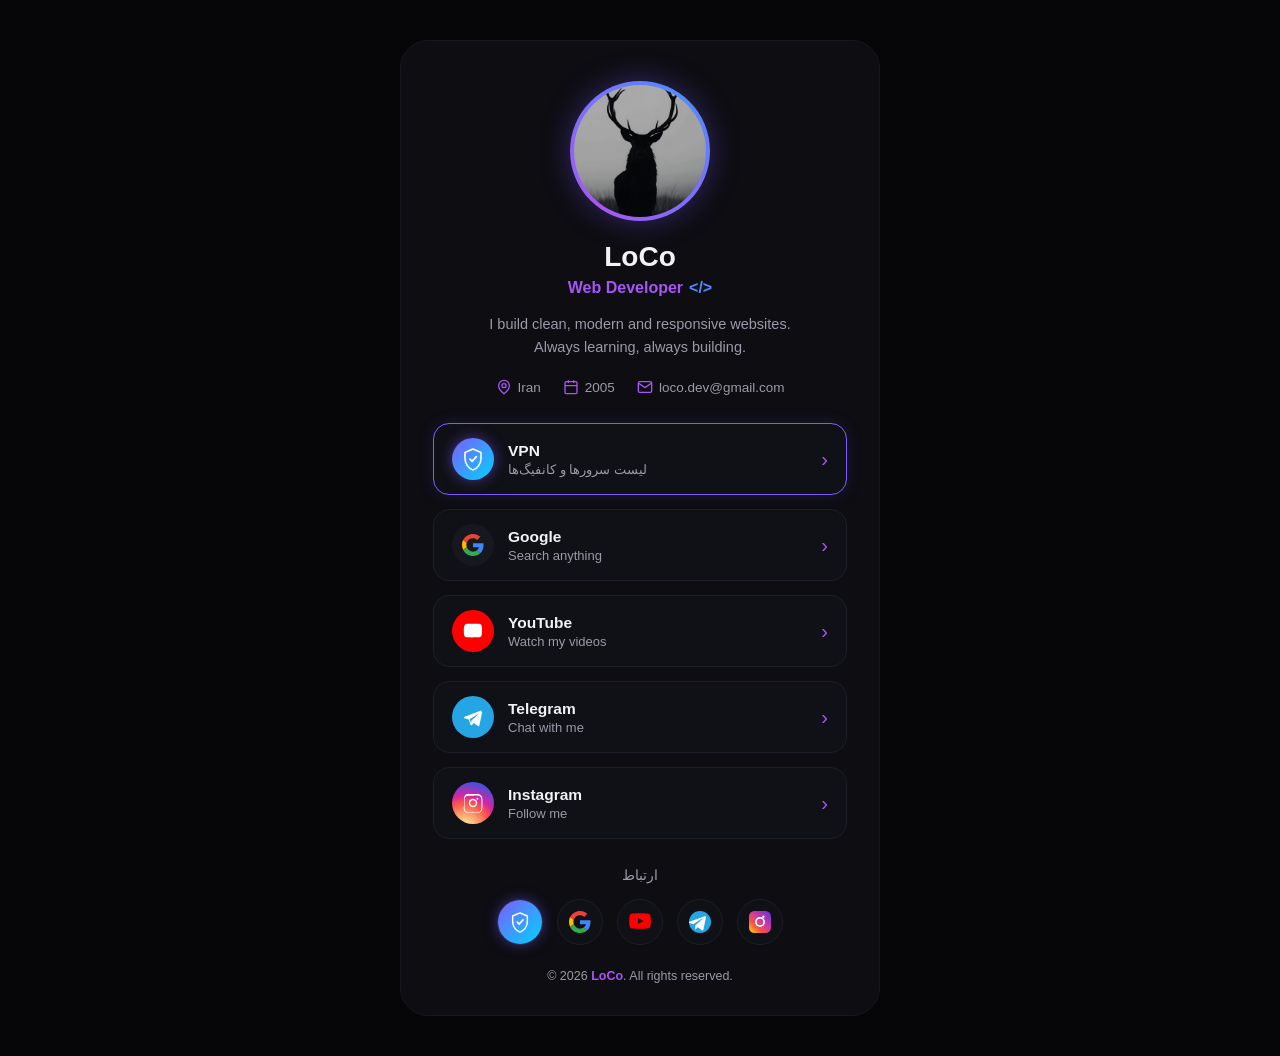
==== index.html @ 9b34c3ee "Add files via upload" ====
<!DOCTYPE html>
<html lang="en">
<head>
<meta charset="UTF-8">
<meta name="viewport" content="width=device-width, initial-scale=1.0">
<title>LoCo — Web Developer</title>
<link rel="stylesheet" href="style.css">
</head>
<body>

  <main class="card">

    <div class="avatar-wrap">
      <img class="avatar" src="LoCo.jpg" alt="LoCo avatar">
    </div>

    <h1 class="name">LoCo</h1>
    <p class="role">Web Developer <span class="tag">&lt;/&gt;</span></p>

    <p class="bio">
      I build clean, modern and responsive websites.<br>
      Always learning, always building.
    </p>

    <ul class="meta">
      <li>
        <svg viewBox="0 0 24 24" fill="none" stroke="currentColor" stroke-width="2"><path d="M20 10c0 6-8 12-8 12s-8-6-8-12a8 8 0 0 1 16 0Z"/><circle cx="12" cy="10" r="3"/></svg>
        Iran
      </li>
      <li>
        <svg viewBox="0 0 24 24" fill="none" stroke="currentColor" stroke-width="2"><rect x="3" y="4" width="18" height="18" rx="2"/><path d="M16 2v4M8 2v4M3 10h18"/></svg>
        2005
      </li>
      <li>
        <svg viewBox="0 0 24 24" fill="none" stroke="currentColor" stroke-width="2"><rect x="2" y="4" width="20" height="16" rx="2"/><path d="m22 6-10 7L2 6"/></svg>
        loco.dev@gmail.com
      </li>
    </ul>

    <nav class="links">
      <a class="link-row featured" href="vpn.html" target="_blank" rel="noopener">
        <span class="icon icon-vpn">
          <svg viewBox="0 0 24 24" fill="none"><path d="M12 2 4 5.5v6c0 5.25 3.4 9.9 8 11.5 4.6-1.6 8-6.25 8-11.5v-6L12 2Z" stroke="#fff" stroke-width="1.6" stroke-linejoin="round"/><path d="M9 12.2 11.1 14.3 15.3 9.7" stroke="#fff" stroke-width="1.8" stroke-linecap="round" stroke-linejoin="round"/></svg>
        </span>
        <span class="link-text">
          <span class="link-title">VPN</span>
          <span class="link-sub">لیست سرورها و کانفیگ‌ها</span>
        </span>
        <span class="chevron">›</span>
      </a>

      <a class="link-row" href="https://google.com" target="_blank" rel="noopener">
        <span class="icon icon-google">
          <svg viewBox="0 0 48 48"><path fill="#EA4335" d="M24 9.5c3.54 0 6.71 1.22 9.21 3.6l6.85-6.85C35.9 2.38 30.47 0 24 0 14.62 0 6.51 5.38 2.56 13.22l7.98 6.19C12.43 13.72 17.74 9.5 24 9.5z"/><path fill="#4285F4" d="M46.98 24.55c0-1.57-.15-3.09-.38-4.55H24v9.02h12.94c-.58 2.9-2.26 5.36-4.78 7.02l7.73 6c4.51-4.18 7.09-10.36 7.09-17.49z"/><path fill="#FBBC05" d="M10.53 28.59A14.5 14.5 0 0 1 9.5 24c0-1.59.27-3.13.76-4.59l-7.98-6.19A23.94 23.94 0 0 0 0 24c0 3.86.92 7.51 2.56 10.78l7.97-6.19z"/><path fill="#34A853" d="M24 48c6.48 0 11.93-2.13 15.89-5.81l-7.73-6c-2.15 1.45-4.92 2.3-8.16 2.3-6.26 0-11.57-4.22-13.47-9.91l-7.97 6.19C6.51 42.62 14.62 48 24 48z"/></svg>
        </span>
        <span class="link-text">
          <span class="link-title">Google</span>
          <span class="link-sub">Search anything</span>
        </span>
        <span class="chevron">›</span>
      </a>

      <a class="link-row" href="https://youtube.com/@tradeloco1" target="_blank" rel="noopener">
        <span class="icon icon-youtube">
          <svg viewBox="0 0 24 24"><path fill="#fff" d="m10 15 5.19-3L10 9v6Z"/><path fill="#fff" d="M21.58 7.2s-.21-1.5-.87-2.16c-.83-.87-1.76-.87-2.19-.92C15.5 4 12 4 12 4h-.01s-3.5 0-6.51.12c-.43.05-1.36.05-2.19.92-.66.66-.87 2.16-.87 2.16S2 8.94 2 10.68v1.63c0 1.74.21 3.48.21 3.48s.21 1.5.87 2.16c.83.87 1.92.85 2.4.94C7.2 19.02 12 19.06 12 19.06s3.5 0 6.51-.13c.43-.05 1.36-.05 2.19-.92.66-.66.87-2.16.87-2.16s.21-1.74.21-3.48v-1.63c0-1.74-.21-3.48-.21-3.48Z"/></svg>
        </span>
        <span class="link-text">
          <span class="link-title">YouTube</span>
          <span class="link-sub">Watch my videos</span>
        </span>
        <span class="chevron">›</span>
      </a>

      <a class="link-row" href="https://t.me/dev_loco" target="_blank" rel="noopener">
        <span class="icon icon-telegram">
          <svg viewBox="0 0 24 24"><path fill="#fff" d="M21.5 4.5 2.9 11.8c-1.2.5-1.2 1.2-.2 1.5l4.7 1.5 1.8 5.5c.2.6.4.8.8.8.4 0 .6-.2.9-.5l2.1-2 4.4 3.2c.8.5 1.4.2 1.6-.7l2.9-13.7c.3-1.2-.4-1.7-1.4-1.4ZM8.4 14.4l9-5.6c.4-.3.8-.1.5.2l-7.6 6.9-.3 3.2-1.6-4.7Z"/></svg>
        </span>
        <span class="link-text">
          <span class="link-title">Telegram</span>
          <span class="link-sub">Chat with me</span>
        </span>
        <span class="chevron">›</span>
      </a>

      <a class="link-row" href="https://instagram.com/Devloco" target="_blank" rel="noopener">
        <span class="icon icon-instagram">
          <svg viewBox="0 0 24 24"><path fill="#fff" d="M12 2.2c3.2 0 3.6 0 4.9.07 1.2.06 2 .25 2.4.42.6.24 1 .53 1.5 1a4.1 4.1 0 0 1 1 1.5c.17.4.36 1.2.42 2.4.06 1.3.07 1.7.07 4.9s0 3.6-.07 4.9c-.06 1.2-.25 2-.42 2.4-.24.6-.53 1-1 1.5a4.1 4.1 0 0 1-1.5 1c-.4.17-1.2.36-2.4.42-1.3.06-1.7.07-4.9.07s-3.6 0-4.9-.07c-1.2-.06-2-.25-2.4-.42a4.1 4.1 0 0 1-1.5-1 4.1 4.1 0 0 1-1-1.5c-.17-.4-.36-1.2-.42-2.4C2.2 15.6 2.2 15.2 2.2 12s0-3.6.07-4.9c.06-1.2.25-2 .42-2.4a4.1 4.1 0 0 1 1-1.5 4.1 4.1 0 0 1 1.5-1c.4-.17 1.2-.36 2.4-.42C8.4 2.2 8.8 2.2 12 2.2Zm0 1.8c-3.15 0-3.52 0-4.76.07-1.03.05-1.6.22-1.97.36-.5.2-.85.42-1.22.8-.37.36-.6.72-.8 1.22-.14.37-.3.94-.36 1.97C2.8 9.48 2.8 9.85 2.8 13c0 3.15 0 3.52.07 4.76.05 1.03.22 1.6.36 1.97.2.5.42.85.8 1.22.36.37.72.6 1.22.8.37.14.94.3 1.97.36 1.24.06 1.6.07 4.76.07s3.52 0 4.76-.07c1.03-.05 1.6-.22 1.97-.36.5-.2.85-.42 1.22-.8.37-.36.6-.72.8-1.22.14-.37.3-.94.36-1.97.06-1.24.07-1.6.07-4.76 0-3.15 0-3.52-.07-4.76-.05-1.03-.22-1.6-.36-1.97a3.2 3.2 0 0 0-.8-1.22 3.2 3.2 0 0 0-1.22-.8c-.37-.14-.94-.3-1.97-.36C15.52 4 15.15 4 12 4Z"/><path fill="#fff" d="M12 7.4a4.6 4.6 0 1 0 0 9.2 4.6 4.6 0 0 0 0-9.2Zm0 7.6a3 3 0 1 1 0-6 3 3 0 0 1 0 6ZM16.9 6.2a1.08 1.08 0 1 0 0 2.16 1.08 1.08 0 0 0 0-2.16Z"/></svg>
        </span>
        <span class="link-text">
          <span class="link-title">Instagram</span>
          <span class="link-sub">Follow me</span>
        </span>
        <span class="chevron">›</span>
      </a>
    </nav>

    <p class="connect-label"> ارتباط</p>

    <div class="socials">
      <a href="vpn.html" class="social-btn" aria-label="VPN" target="_blank" rel="noopener">
        <span class="icon icon-vpn" style="width:100%;height:100%;">
          <svg viewBox="0 0 24 24" fill="none"><path d="M12 2 4 5.5v6c0 5.25 3.4 9.9 8 11.5 4.6-1.6 8-6.25 8-11.5v-6L12 2Z" stroke="#fff" stroke-width="1.6" stroke-linejoin="round"/><path d="M9 12.2 11.1 14.3 15.3 9.7" stroke="#fff" stroke-width="1.8" stroke-linecap="round" stroke-linejoin="round"/></svg>
        </span>
      </a>
      <a href="#" class="social-btn" aria-label="Google" target="_blank" rel="noopener">
        <svg viewBox="0 0 48 48"><path fill="#EA4335" d="M24 9.5c3.54 0 6.71 1.22 9.21 3.6l6.85-6.85C35.9 2.38 30.47 0 24 0 14.62 0 6.51 5.38 2.56 13.22l7.98 6.19C12.43 13.72 17.74 9.5 24 9.5z"/><path fill="#4285F4" d="M46.98 24.55c0-1.57-.15-3.09-.38-4.55H24v9.02h12.94c-.58 2.9-2.26 5.36-4.78 7.02l7.73 6c4.51-4.18 7.09-10.36 7.09-17.49z"/><path fill="#FBBC05" d="M10.53 28.59A14.5 14.5 0 0 1 9.5 24c0-1.59.27-3.13.76-4.59l-7.98-6.19A23.94 23.94 0 0 0 0 24c0 3.86.92 7.51 2.56 10.78l7.97-6.19z"/><path fill="#34A853" d="M24 48c6.48 0 11.93-2.13 15.89-5.81l-7.73-6c-2.15 1.45-4.92 2.3-8.16 2.3-6.26 0-11.57-4.22-13.47-9.91l-7.97 6.19C6.51 42.62 14.62 48 24 48z"/></svg>
      </a>
      <a href="https://youtube.com/@tradeloco1" class="social-btn" aria-label="YouTube" target="_blank" rel="noopener">
        <svg viewBox="0 0 24 24"><path fill="#FF0000" d="M23.5 6.2s-.23-1.64-.94-2.36c-.9-.94-1.9-.95-2.36-1C16.9 2.5 12 2.5 12 2.5h-.01s-4.9 0-8.2.34c-.46.05-1.46.06-2.36 1C.72 4.56.5 6.2.5 6.2S.27 8.13.27 10.06v1.88c0 1.93.23 3.86.23 3.86s.23 1.64.94 2.36c.9.94 2.08.91 2.6 1.01 1.89.18 8.02.24 8.02.24s4.9-.01 8.2-.35c.46-.05 1.46-.06 2.36-1 .71-.72.94-2.36.94-2.36s.23-1.93.23-3.86v-1.88c0-1.93-.23-3.86-.23-3.86ZM9.7 14.3V7.7l6.4 3.3-6.4 3.3Z"/></svg>
      </a>
      <a href="https://t.me/dev_loco" class="social-btn" aria-label="Telegram" target="_blank" rel="noopener">
        <svg viewBox="0 0 24 24"><circle cx="12" cy="12" r="12" fill="#26A5E4"/><path fill="#fff" d="m18.5 7-2.8 13.2c-.2 1-.8 1.2-1.6.7l-4.4-3.2-2.1 2c-.2.2-.4.4-.9.4l.3-4.5 8.2-7.4c.4-.3-.1-.5-.5-.2l-10.1 6.4-4.4-1.4c-.9-.3-.9-.9.2-1.4L17 5.8c.8-.3 1.5.2 1.5 1.2Z"/></svg>
      </a>
      <a href="https://instagram.com/Devloco" class="social-btn" aria-label="Instagram" target="_blank" rel="noopener">
        <svg viewBox="0 0 24 24"><defs><linearGradient id="igGrad" x1="0" y1="1" x2="1" y2="0"><stop offset="0" stop-color="#FEE411"/><stop offset=".3" stop-color="#FB543F"/><stop offset=".6" stop-color="#C837AB"/><stop offset="1" stop-color="#5E31D9"/></linearGradient></defs><rect width="24" height="24" rx="6" fill="url(#igGrad)"/><path fill="#fff" d="M12 6.6a5.4 5.4 0 1 0 0 10.8 5.4 5.4 0 0 0 0-10.8Zm0 8.9a3.5 3.5 0 1 1 0-7 3.5 3.5 0 0 1 0 7ZM17 6.3a1.26 1.26 0 1 1-2.52 0A1.26 1.26 0 0 1 17 6.3Z"/></svg>
      </a>
    </div>

    <p class="footer">© 2026 <span class="brand">LoCo</span>. All rights reserved.</p>

  </main>

</body>
</html>
---- style.css ----
:root {
  --bg: #060608;
  --card-bg: #0d0d12;
  --row-bg: #101017;
  --row-border: #1e1e28;
  --row-border-featured: #7c5cff;
  --text: #f2f2f5;
  --text-dim: #9a9aa8;
  --purple: #a855f7;
  --blue: #4f8bff;
  --gap: 14px;
}

* {
  margin: 0;
  padding: 0;
  box-sizing: border-box;
}

body {
  background: var(--bg);
  min-height: 100vh;
  display: flex;
  justify-content: center;
  align-items: flex-start;
  padding: 40px 16px;
  font-family: -apple-system, BlinkMacSystemFont, "Segoe UI", Roboto, Helvetica, Arial, sans-serif;
  color: var(--text);
}

.card {
  width: 100%;
  max-width: 480px;
  background: var(--card-bg);
  border: 1px solid #17171f;
  border-radius: 28px;
  padding: 40px 32px 32px;
  text-align: center;
}

/* Avatar */
.avatar-wrap {
  width: 140px;
  height: 140px;
  margin: 0 auto 20px;
  border-radius: 50%;
  padding: 4px;
  background: conic-gradient(from 220deg, var(--purple), var(--blue), var(--purple));
  box-shadow: 0 0 30px rgba(124, 92, 255, 0.35);
}

.avatar {
  width: 100%;
  height: 100%;
  border-radius: 50%;
  object-fit: cover;
  display: block;
  background: #000;
}

/* Text block */
.name {
  font-size: 28px;
  font-weight: 700;
  margin-bottom: 6px;
}

.role {
  color: var(--purple);
  font-size: 16px;
  font-weight: 600;
  display: flex;
  align-items: center;
  justify-content: center;
  gap: 6px;
  margin-bottom: 16px;
}

.tag {
  color: var(--blue);
}

.bio {
  color: var(--text-dim);
  font-size: 14.5px;
  line-height: 1.6;
  margin-bottom: 20px;
}

/* Meta row */
.meta {
  list-style: none;
  display: flex;
  justify-content: center;
  flex-wrap: wrap;
  gap: 22px;
  margin-bottom: 28px;
  font-size: 13.5px;
  color: var(--text-dim);
}

.meta li {
  display: flex;
  align-items: center;
  gap: 6px;
}

.meta svg {
  width: 16px;
  height: 16px;
  color: var(--purple);
  flex-shrink: 0;
}

/* Link rows */
.links {
  display: flex;
  flex-direction: column;
  gap: var(--gap);
  margin-bottom: 28px;
}

.link-row {
  display: flex;
  align-items: center;
  gap: 14px;
  background: var(--row-bg);
  border: 1px solid var(--row-border);
  border-radius: 16px;
  padding: 14px 18px;
  text-decoration: none;
  color: var(--text);
  transition: border-color 0.2s ease, transform 0.15s ease, background 0.2s ease;
}

.link-row:hover {
  border-color: var(--row-border-featured);
  transform: translateY(-1px);
  background: #131320;
}

.link-row.featured {
  border-color: var(--row-border-featured);
  box-shadow: 0 0 16px rgba(124, 92, 255, 0.15);
}

.icon {
  width: 42px;
  height: 42px;
  min-width: 42px;
  border-radius: 50%;
  display: flex;
  align-items: center;
  justify-content: center;
  overflow: hidden;
}

.icon svg {
  width: 22px;
  height: 22px;
}

.icon-vpn {
  background: linear-gradient(135deg, #7c5cff, #00d4ff);
  box-shadow: 0 0 14px rgba(124, 92, 255, 0.5);
}
.icon-vpn svg { width: 24px; height: 24px; }

.icon-google { background: #17171f; }
.icon-google svg { width: 22px; height: 22px; }

.icon-youtube { background: #ff0000; }

.icon-telegram { background: #26a5e4; }

.icon-instagram {
  background: radial-gradient(circle at 30% 110%, #fdf497 0%, #fdf497 5%, #fd5949 45%, #d6249f 60%, #285AEB 90%);
}

.link-text {
  flex: 1;
  text-align: left;
  display: flex;
  flex-direction: column;
  gap: 2px;
}

.link-title {
  font-size: 15.5px;
  font-weight: 600;
}

.link-sub {
  font-size: 13px;
  color: var(--text-dim);
}

.chevron {
  color: var(--purple);
  font-size: 20px;
  font-weight: 400;
}

/* Connect socials */
.connect-label {
  color: var(--text-dim);
  font-size: 14px;
  margin-bottom: 16px;
}

.socials {
  display: flex;
  justify-content: center;
  gap: 14px;
  margin-bottom: 24px;
}

.social-btn {
  width: 46px;
  height: 46px;
  border-radius: 50%;
  background: var(--row-bg);
  border: 1px solid var(--row-border);
  display: flex;
  align-items: center;
  justify-content: center;
  transition: border-color 0.2s ease, transform 0.15s ease;
}

.social-btn:hover {
  border-color: var(--row-border-featured);
  transform: translateY(-2px);
}

.social-btn svg {
  width: 22px;
  height: 22px;
}

/* Footer */
.footer {
  font-size: 12.5px;
  color: var(--text-dim);
}

.brand {
  color: var(--purple);
  font-weight: 600;
}

/* Responsive */
@media (max-width: 380px) {
  .card {
    padding: 32px 20px 24px;
    border-radius: 22px;
  }
  .meta {
    gap: 14px;
  }
}
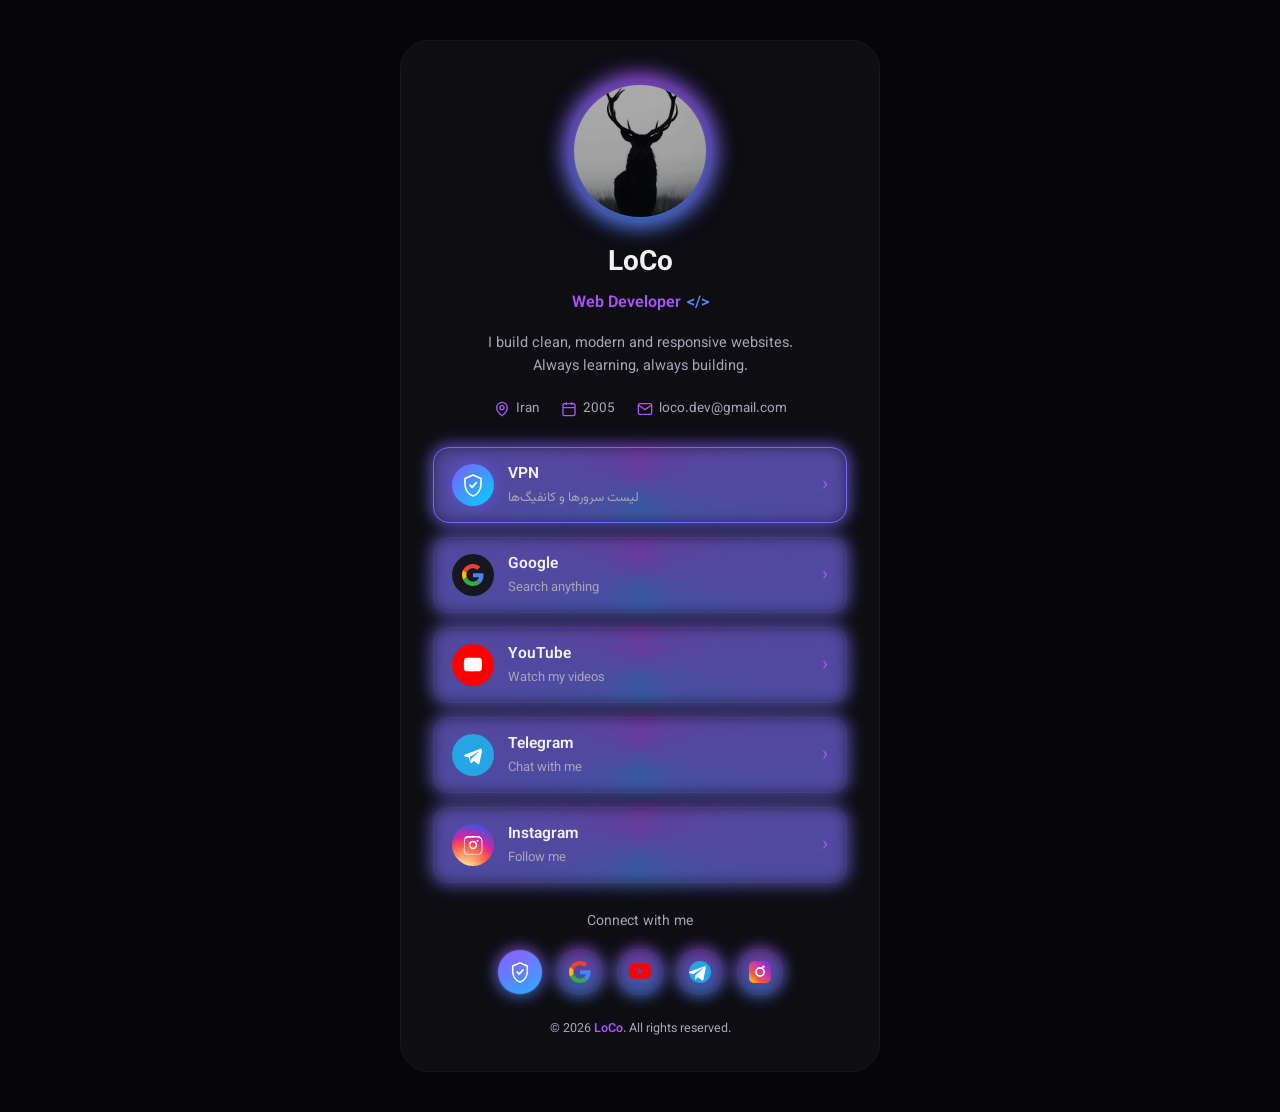
==== commit 6d1fe378: "Update index.html" ====
--- a/index.html
+++ b/index.html
@@ -4,6 +4,14 @@
 <meta charset="UTF-8">
 <meta name="viewport" content="width=device-width, initial-scale=1.0">
 <title>LoCo — Web Developer</title>
+<meta name="description" content="LoCo — Web Developer. VPN, YouTube, Telegram, Instagram links.">
+<meta property="og:title" content="LoCo — Web Developer">
+<meta property="og:description" content="I build clean, modern and responsive websites. Always learning, always building.">
+<meta property="og:type" content="website">
+<link rel="icon" href="data:image/svg+xml,%3Csvg xmlns='http://www.w3.org/2000/svg' viewBox='0 0 24 24'%3E%3Cdefs%3E%3ClinearGradient id='g' x1='0' y1='0' x2='1' y2='1'%3E%3Cstop offset='0' stop-color='%237c5cff'/%3E%3Cstop offset='1' stop-color='%2300d4ff'/%3E%3C/linearGradient%3E%3C/defs%3E%3Crect width='24' height='24' rx='6' fill='%230d0d12'/%3E%3Cpath d='M12 3 5 6v5c0 4.5 2.9 8.4 7 9.7 4.1-1.3 7-5.2 7-9.7V6l-7-3Z' fill='none' stroke='url(%23g)' stroke-width='1.6'/%3E%3Cpath d='M9 12 11 14 15.3 9.5' stroke='url(%23g)' stroke-width='1.8' fill='none' stroke-linecap='round' stroke-linejoin='round'/%3E%3C/svg%3E">
+<link rel="preconnect" href="https://fonts.googleapis.com">
+<link rel="preconnect" href="https://fonts.gstatic.com" crossorigin>
+<link href="https://fonts.googleapis.com/css2?family=Vazirmatn:wght@400;500;600;700&display=swap" rel="stylesheet">
 <link rel="stylesheet" href="style.css">
 </head>
 <body>
@@ -11,7 +19,7 @@
   <main class="card">
 
     <div class="avatar-wrap">
-      <img class="avatar" src="LoCo.jpg" alt="LoCo avatar">
+      <img class="avatar" src="LoCo.jpg" alt="LoCo">
     </div>
 
     <h1 class="name">LoCo</h1>
@@ -94,15 +102,13 @@
       </a>
     </nav>
 
-    <p class="connect-label"> ارتباط</p>
+    <p class="connect-label">Connect with me</p>
 
     <div class="socials">
-      <a href="vpn.html" class="social-btn" aria-label="VPN" target="_blank" rel="noopener">
-        <span class="icon icon-vpn" style="width:100%;height:100%;">
-          <svg viewBox="0 0 24 24" fill="none"><path d="M12 2 4 5.5v6c0 5.25 3.4 9.9 8 11.5 4.6-1.6 8-6.25 8-11.5v-6L12 2Z" stroke="#fff" stroke-width="1.6" stroke-linejoin="round"/><path d="M9 12.2 11.1 14.3 15.3 9.7" stroke="#fff" stroke-width="1.8" stroke-linecap="round" stroke-linejoin="round"/></svg>
-        </span>
+      <a href="vpn.html" class="social-btn social-vpn" aria-label="VPN" target="_blank" rel="noopener">
+        <svg viewBox="0 0 24 24" fill="none"><path d="M12 2 4 5.5v6c0 5.25 3.4 9.9 8 11.5 4.6-1.6 8-6.25 8-11.5v-6L12 2Z" stroke="#fff" stroke-width="1.6" stroke-linejoin="round"/><path d="M9 12.2 11.1 14.3 15.3 9.7" stroke="#fff" stroke-width="1.8" stroke-linecap="round" stroke-linejoin="round"/></svg>
       </a>
-      <a href="#" class="social-btn" aria-label="Google" target="_blank" rel="noopener">
+      <a href="https://google.com" class="social-btn" aria-label="Google" target="_blank" rel="noopener">
         <svg viewBox="0 0 48 48"><path fill="#EA4335" d="M24 9.5c3.54 0 6.71 1.22 9.21 3.6l6.85-6.85C35.9 2.38 30.47 0 24 0 14.62 0 6.51 5.38 2.56 13.22l7.98 6.19C12.43 13.72 17.74 9.5 24 9.5z"/><path fill="#4285F4" d="M46.98 24.55c0-1.57-.15-3.09-.38-4.55H24v9.02h12.94c-.58 2.9-2.26 5.36-4.78 7.02l7.73 6c4.51-4.18 7.09-10.36 7.09-17.49z"/><path fill="#FBBC05" d="M10.53 28.59A14.5 14.5 0 0 1 9.5 24c0-1.59.27-3.13.76-4.59l-7.98-6.19A23.94 23.94 0 0 0 0 24c0 3.86.92 7.51 2.56 10.78l7.97-6.19z"/><path fill="#34A853" d="M24 48c6.48 0 11.93-2.13 15.89-5.81l-7.73-6c-2.15 1.45-4.92 2.3-8.16 2.3-6.26 0-11.57-4.22-13.47-9.91l-7.97 6.19C6.51 42.62 14.62 48 24 48z"/></svg>
       </a>
       <a href="https://youtube.com/@tradeloco1" class="social-btn" aria-label="YouTube" target="_blank" rel="noopener">
--- a/style.css
+++ b/style.css
@@ -5,7 +5,7 @@
   --row-border: #1e1e28;
   --row-border-featured: #7c5cff;
   --text: #f2f2f5;
-  --text-dim: #9a9aa8;
+  --text-dim: #a6a6b5;
   --purple: #a855f7;
   --blue: #4f8bff;
   --gap: 14px;
@@ -24,8 +24,9 @@
   justify-content: center;
   align-items: flex-start;
   padding: 40px 16px;
-  font-family: -apple-system, BlinkMacSystemFont, "Segoe UI", Roboto, Helvetica, Arial, sans-serif;
+  font-family: 'Vazirmatn', -apple-system, BlinkMacSystemFont, "Segoe UI", Roboto, Helvetica, Arial, sans-serif;
   color: var(--text);
+  -webkit-tap-highlight-color: transparent;
 }
 
 .card {
@@ -36,6 +37,7 @@
   border-radius: 28px;
   padding: 40px 32px 32px;
   text-align: center;
+  position: relative;
 }
 
 /* Avatar */
@@ -44,18 +46,48 @@
   height: 140px;
   margin: 0 auto 20px;
   border-radius: 50%;
-  padding: 4px;
-  background: conic-gradient(from 220deg, var(--purple), var(--blue), var(--purple));
+  position: relative;
   box-shadow: 0 0 30px rgba(124, 92, 255, 0.35);
 }
 
+.avatar-wrap::before {
+  content: "";
+  position: absolute;
+  inset: -6px;
+  border-radius: 50%;
+  background: conic-gradient(from 0deg, var(--purple), var(--blue), var(--purple));
+  filter: blur(10px);
+  opacity: 0.85;
+  animation: sway-glow 5s ease-in-out infinite;
+}
+
 .avatar {
-  width: 100%;
-  height: 100%;
+  position: absolute;
+  inset: 4px;
+  width: calc(100% - 8px);
+  height: calc(100% - 8px);
   border-radius: 50%;
   object-fit: cover;
   display: block;
   background: #000;
+  z-index: 1;
+}
+
+@keyframes sway-glow {
+  0%, 100% {
+    transform: rotate(-25deg);
+  }
+  50% {
+    transform: rotate(25deg);
+  }
+}
+
+@media (prefers-reduced-motion: reduce) {
+  .avatar-wrap::before,
+  .link-row::before,
+  .social-btn::before {
+    animation: none;
+  }
 }
 
 /* Text block */
@@ -131,6 +163,20 @@
   text-decoration: none;
   color: var(--text);
   transition: border-color 0.2s ease, transform 0.15s ease, background 0.2s ease;
+  position: relative;
+  z-index: 0;
+}
+
+.link-row::before {
+  content: "";
+  position: absolute;
+  inset: -4px;
+  border-radius: 20px;
+  background: conic-gradient(from 0deg, var(--purple), var(--blue), var(--purple));
+  filter: blur(8px);
+  z-index: -1;
+  opacity: 0.6;
+  animation: sway-glow 5s ease-in-out infinite;
 }
 
 .link-row:hover {
@@ -225,6 +271,20 @@
   align-items: center;
   justify-content: center;
   transition: border-color 0.2s ease, transform 0.15s ease;
+  position: relative;
+  z-index: 0;
+}
+
+.social-btn::before {
+  content: "";
+  position: absolute;
+  inset: -4px;
+  border-radius: 50%;
+  background: conic-gradient(from 0deg, var(--purple), var(--blue), var(--purple));
+  filter: blur(7px);
+  z-index: -1;
+  opacity: 0.6;
+  animation: sway-glow 5s ease-in-out infinite;
 }
 
 .social-btn:hover {
@@ -235,6 +295,10 @@
 .social-btn svg {
   width: 22px;
   height: 22px;
+}
+
+.social-vpn {
+  background: linear-gradient(135deg, #7c5cff, #00d4ff);
 }
 
 /* Footer */
